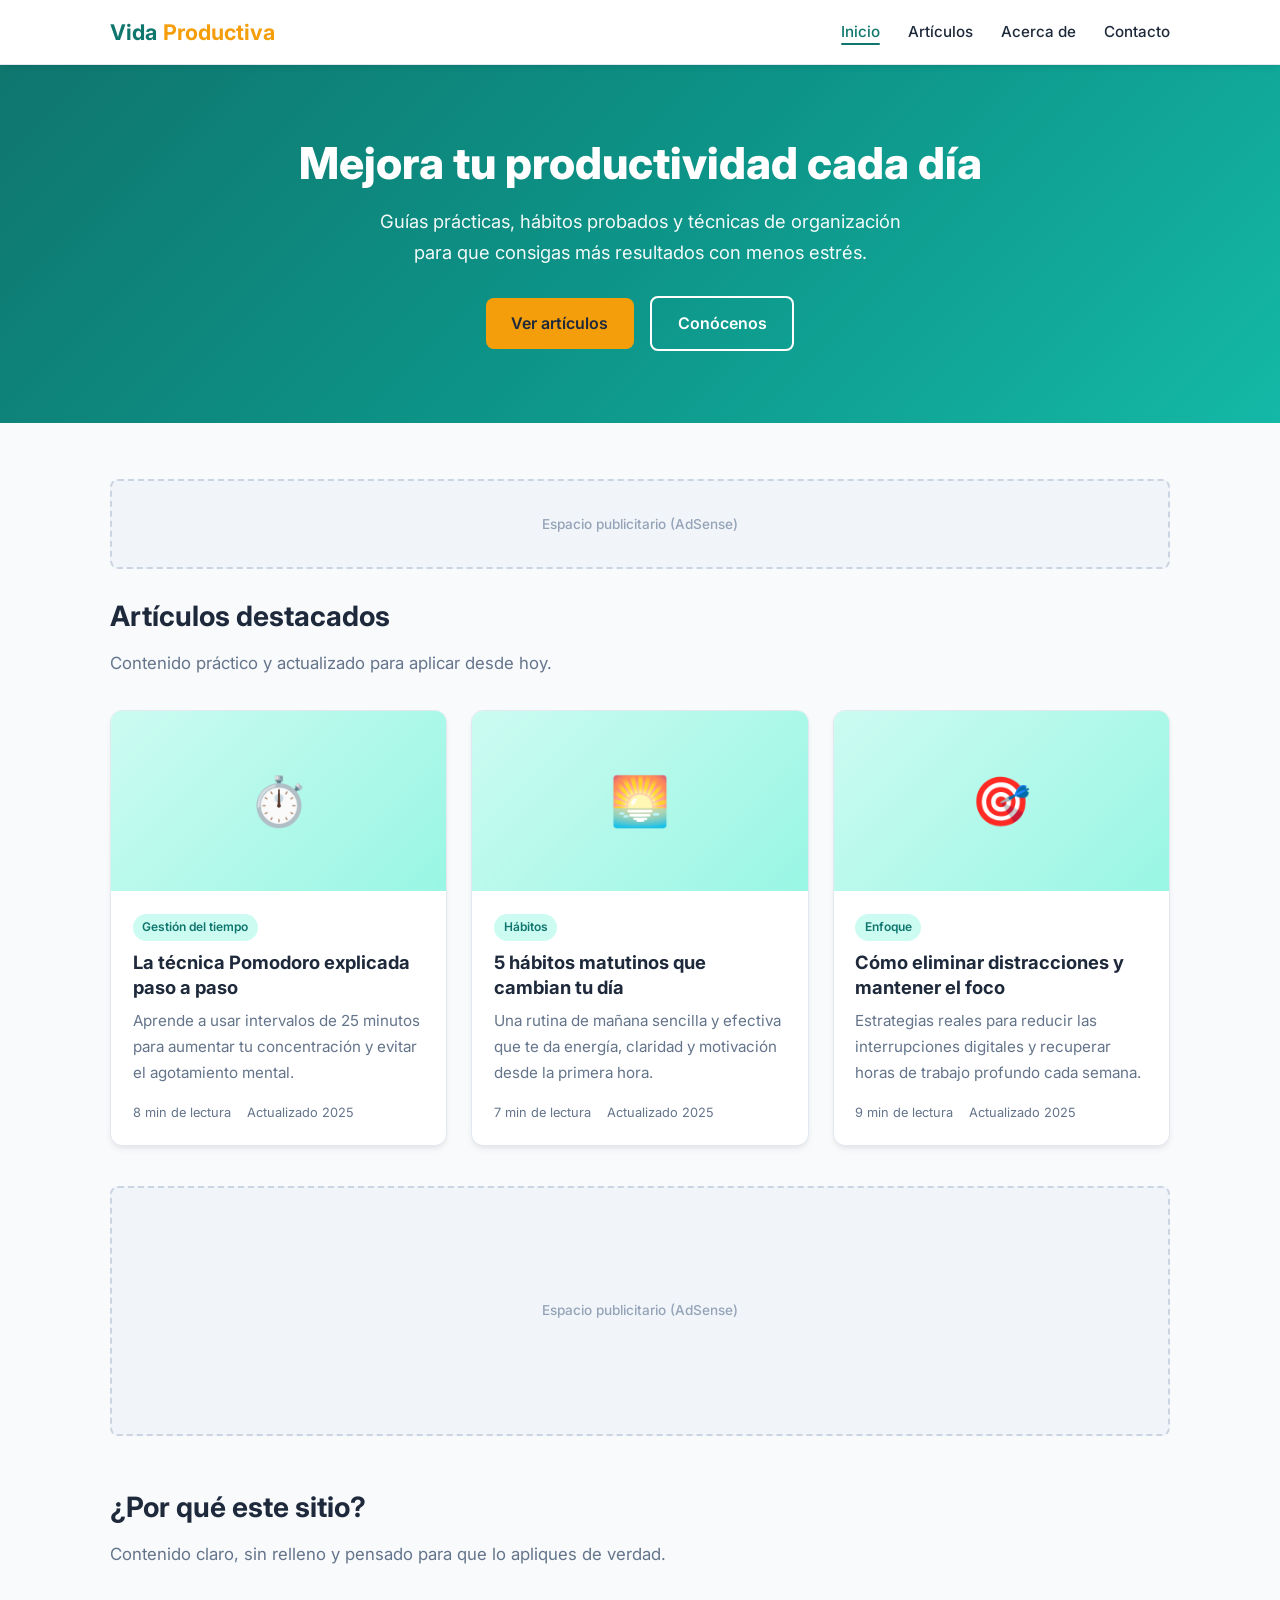
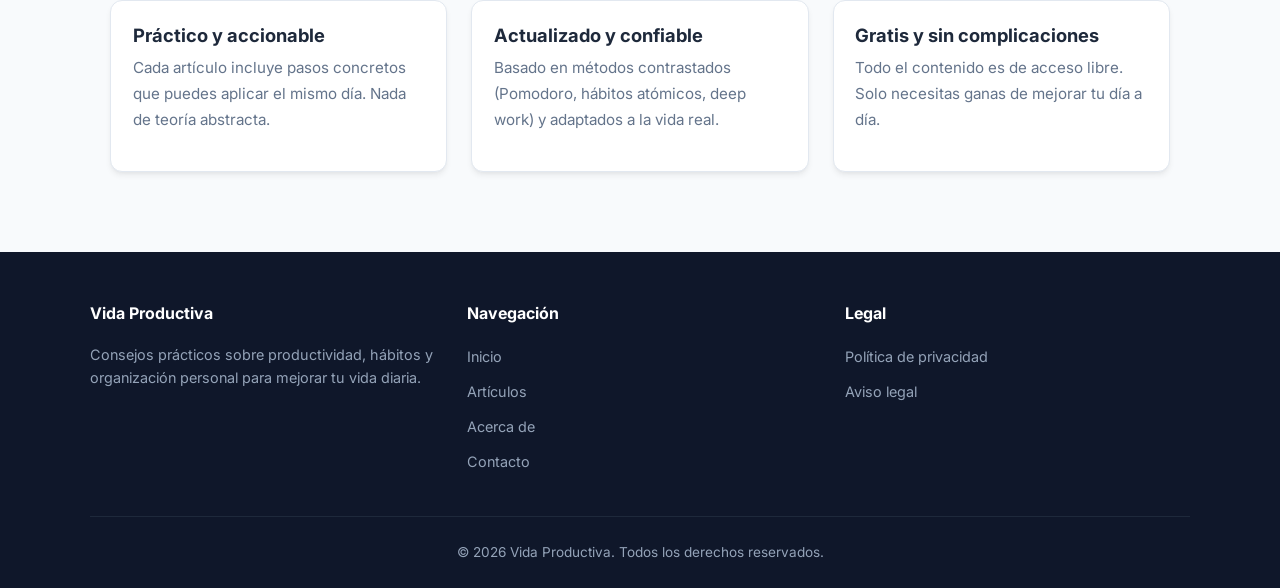
==== index.html @ ad989047 "Add files via upload" ====
<!DOCTYPE html>
<html lang="es">
<head>
  <meta charset="UTF-8">
  <meta name="viewport" content="width=device-width, initial-scale=1.0">
  <title>Vida Productiva | Productividad, hábitos y organización personal</title>
  <meta name="description" content="Aprende a ser más productivo con consejos prácticos sobre hábitos, gestión del tiempo, enfoque y organización. Guías gratuitas y actualizadas para mejorar tu día a día.">
  <meta name="keywords" content="productividad, hábitos, gestión del tiempo, organización personal, técnica pomodoro, enfoque, motivación, rutinas">
  <meta name="author" content="Vida Productiva">
  <meta name="robots" content="index, follow, max-image-preview:large">
  <link rel="canonical" href="https://vidaproductiva.github.io/">

  <!-- Open Graph -->
  <meta property="og:type" content="website">
  <meta property="og:url" content="https://vidaproductiva.github.io/">
  <meta property="og:title" content="Vida Productiva | Productividad, hábitos y organización">
  <meta property="og:description" content="Consejos prácticos y guías para mejorar tu productividad, crear hábitos sólidos y organizar mejor tu tiempo.">
  <meta property="og:locale" content="es_ES">
  <meta property="og:site_name" content="Vida Productiva">

  <!-- Twitter -->
  <meta name="twitter:card" content="summary_large_image">
  <meta name="twitter:title" content="Vida Productiva | Productividad y hábitos">
  <meta name="twitter:description" content="Consejos prácticos para ser más productivo cada día.">

  <!-- Favicon simple -->
  <link rel="icon" href="data:image/svg+xml,<svg xmlns='http://www.w3.org/2000/svg' viewBox='0 0 100 100'><text y='.9em' font-size='90'>⚡</text></svg>">

  <!-- Fuentes -->
  <link rel="preconnect" href="https://fonts.googleapis.com">
  <link rel="preconnect" href="https://fonts.gstatic.com" crossorigin>
  <link href="https://fonts.googleapis.com/css2?family=Inter:wght@400;500;600;700;800&display=swap" rel="stylesheet">

  <link rel="stylesheet" href="styles.css">

  <!-- Schema.org -->
  <script type="application/ld+json">
  {
    "@context": "https://schema.org",
    "@type": "WebSite",
    "name": "Vida Productiva",
    "url": "https://vidaproductiva.github.io/",
    "description": "Sitio web sobre productividad personal, hábitos y organización del tiempo.",
    "inLanguage": "es",
    "potentialAction": {
      "@type": "SearchAction",
      "target": "https://vidaproductiva.github.io/?q={search_term_string}",
      "query-input": "required name=search_term_string"
    }
  }
  </script>
</head>
<body>
  <header class="site-header">
    <div class="nav-container">
      <a href="index.html" class="logo">Vida<span>Productiva</span></a>
      <button class="menu-toggle" aria-label="Abrir menú" aria-expanded="false">
        <svg xmlns="http://www.w3.org/2000/svg" fill="none" viewBox="0 0 24 24" stroke="currentColor" aria-hidden="true">
          <path stroke-linecap="round" stroke-linejoin="round" stroke-width="2" d="M4 6h16M4 12h16M4 18h16"/>
        </svg>
      </button>
      <ul class="nav-links">
        <li><a href="index.html" class="active">Inicio</a></li>
        <li><a href="articulos.html">Artículos</a></li>
        <li><a href="acerca.html">Acerca de</a></li>
        <li><a href="contacto.html">Contacto</a></li>
      </ul>
    </div>
  </header>

  <main>
    <section class="hero">
      <div class="hero-content">
        <h1>Mejora tu productividad cada día</h1>
        <p>Guías prácticas, hábitos probados y técnicas de organización para que consigas más resultados con menos estrés.</p>
        <a href="articulos.html" class="btn btn-primary">Ver artículos</a>
        <a href="acerca.html" class="btn btn-outline">Conócenos</a>
      </div>
    </section>

    <div class="container">
      <!-- Espacio para AdSense (banner superior) -->
      <div class="ad-slot horizontal" aria-hidden="true">
        Espacio publicitario (AdSense)
      </div>

      <h2 class="section-title">Artículos destacados</h2>
      <p class="section-subtitle">Contenido práctico y actualizado para aplicar desde hoy.</p>

      <div class="cards-grid">
        <article class="card">
          <div class="card-img" aria-hidden="true">⏱️</div>
          <div class="card-body">
            <span class="card-tag">Gestión del tiempo</span>
            <h3><a href="tecnica-pomodoro.html">La técnica Pomodoro explicada paso a paso</a></h3>
            <p>Aprende a usar intervalos de 25 minutos para aumentar tu concentración y evitar el agotamiento mental.</p>
            <div class="card-meta">
              <span>8 min de lectura</span>
              <span>Actualizado 2025</span>
            </div>
          </div>
        </article>

        <article class="card">
          <div class="card-img" aria-hidden="true">🌅</div>
          <div class="card-body">
            <span class="card-tag">Hábitos</span>
            <h3><a href="habitos-matutinos.html">5 hábitos matutinos que cambian tu día</a></h3>
            <p>Una rutina de mañana sencilla y efectiva que te da energía, claridad y motivación desde la primera hora.</p>
            <div class="card-meta">
              <span>7 min de lectura</span>
              <span>Actualizado 2025</span>
            </div>
          </div>
        </article>

        <article class="card">
          <div class="card-img" aria-hidden="true">🎯</div>
          <div class="card-body">
            <span class="card-tag">Enfoque</span>
            <h3><a href="eliminar-distracciones.html">Cómo eliminar distracciones y mantener el foco</a></h3>
            <p>Estrategias reales para reducir las interrupciones digitales y recuperar horas de trabajo profundo cada semana.</p>
            <div class="card-meta">
              <span>9 min de lectura</span>
              <span>Actualizado 2025</span>
            </div>
          </div>
        </article>
      </div>

      <div class="ad-slot rectangle" aria-hidden="true" style="margin-top: 2.5rem;">
        Espacio publicitario (AdSense)
      </div>

      <section class="mt-2" style="margin-top: 3rem;">
        <h2 class="section-title">¿Por qué este sitio?</h2>
        <p class="section-subtitle">Contenido claro, sin relleno y pensado para que lo apliques de verdad.</p>
        <div class="cards-grid">
          <div class="card">
            <div class="card-body">
              <h3>Práctico y accionable</h3>
              <p>Cada artículo incluye pasos concretos que puedes aplicar el mismo día. Nada de teoría abstracta.</p>
            </div>
          </div>
          <div class="card">
            <div class="card-body">
              <h3>Actualizado y confiable</h3>
              <p>Basado en métodos contrastados (Pomodoro, hábitos atómicos, deep work) y adaptados a la vida real.</p>
            </div>
          </div>
          <div class="card">
            <div class="card-body">
              <h3>Gratis y sin complicaciones</h3>
              <p>Todo el contenido es de acceso libre. Solo necesitas ganas de mejorar tu día a día.</p>
            </div>
          </div>
        </div>
      </section>
    </div>
  </main>

  <footer class="site-footer">
    <div class="footer-grid">
      <div class="footer-col">
        <h4>Vida Productiva</h4>
        <p style="font-size: 0.9rem; line-height: 1.6;">Consejos prácticos sobre productividad, hábitos y organización personal para mejorar tu vida diaria.</p>
      </div>
      <div class="footer-col">
        <h4>Navegación</h4>
        <ul>
          <li><a href="index.html">Inicio</a></li>
          <li><a href="articulos.html">Artículos</a></li>
          <li><a href="acerca.html">Acerca de</a></li>
          <li><a href="contacto.html">Contacto</a></li>
        </ul>
      </div>
      <div class="footer-col">
        <h4>Legal</h4>
        <ul>
          <li><a href="politica-privacidad.html">Política de privacidad</a></li>
          <li><a href="aviso-legal.html">Aviso legal</a></li>
        </ul>
      </div>
    </div>
    <div class="footer-bottom">
      <p>&copy; <span id="current-year">2025</span> Vida Productiva. Todos los derechos reservados.</p>
    </div>
  </footer>

  <script src="script.js"></script>
</body>
</html>
---- styles.css ----
/* ============================================
   Vida Productiva - styles.css
   Diseño moderno, limpio y 100% responsive
   ============================================ */

:root {
  --primary: #0f766e;
  --primary-dark: #0d5c56;
  --primary-light: #14b8a6;
  --accent: #f59e0b;
  --bg: #f8fafc;
  --bg-card: #ffffff;
  --text: #1e293b;
  --text-muted: #64748b;
  --border: #e2e8f0;
  --shadow: 0 4px 6px -1px rgba(0, 0, 0, 0.07), 0 2px 4px -2px rgba(0, 0, 0, 0.05);
  --shadow-lg: 0 10px 15px -3px rgba(0, 0, 0, 0.08), 0 4px 6px -4px rgba(0, 0, 0, 0.05);
  --radius: 12px;
  --font: 'Inter', system-ui, -apple-system, BlinkMacSystemFont, 'Segoe UI', Roboto, sans-serif;
  --max-width: 1100px;
}

*, *::before, *::after {
  box-sizing: border-box;
  margin: 0;
  padding: 0;
}

html {
  scroll-behavior: smooth;
  font-size: 16px;
}

body {
  font-family: var(--font);
  background: var(--bg);
  color: var(--text);
  line-height: 1.7;
  min-height: 100vh;
  display: flex;
  flex-direction: column;
}

img {
  max-width: 100%;
  height: auto;
  display: block;
}

a {
  color: var(--primary);
  text-decoration: none;
  transition: color 0.2s ease;
}

a:hover {
  color: var(--primary-dark);
}

/* ---------- Header & Nav ---------- */
.site-header {
  background: var(--bg-card);
  border-bottom: 1px solid var(--border);
  position: sticky;
  top: 0;
  z-index: 100;
  box-shadow: var(--shadow);
}

.nav-container {
  max-width: var(--max-width);
  margin: 0 auto;
  padding: 0.85rem 1.25rem;
  display: flex;
  align-items: center;
  justify-content: space-between;
  gap: 1rem;
}

.logo {
  font-size: 1.35rem;
  font-weight: 700;
  color: var(--primary);
  display: flex;
  align-items: center;
  gap: 0.4rem;
}

.logo span {
  color: var(--accent);
}

.nav-links {
  display: flex;
  gap: 1.75rem;
  list-style: none;
}

.nav-links a {
  color: var(--text);
  font-weight: 500;
  font-size: 0.95rem;
  position: relative;
}

.nav-links a:hover,
.nav-links a.active {
  color: var(--primary);
}

.nav-links a.active::after {
  content: '';
  position: absolute;
  bottom: -4px;
  left: 0;
  width: 100%;
  height: 2px;
  background: var(--primary);
  border-radius: 2px;
}

.menu-toggle {
  display: none;
  background: none;
  border: none;
  cursor: pointer;
  padding: 0.4rem;
  color: var(--text);
}

.menu-toggle svg {
  width: 28px;
  height: 28px;
}

/* ---------- Main ---------- */
main {
  flex: 1;
}

.container {
  max-width: var(--max-width);
  margin: 0 auto;
  padding: 2rem 1.25rem;
}

/* ---------- Hero ---------- */
.hero {
  background: linear-gradient(135deg, #0f766e 0%, #0d9488 50%, #14b8a6 100%);
  color: white;
  padding: 4.5rem 1.25rem;
  text-align: center;
}

.hero-content {
  max-width: 720px;
  margin: 0 auto;
}

.hero h1 {
  font-size: clamp(1.9rem, 5vw, 2.75rem);
  font-weight: 800;
  line-height: 1.2;
  margin-bottom: 1rem;
}

.hero p {
  font-size: 1.15rem;
  opacity: 0.95;
  margin-bottom: 1.75rem;
  max-width: 560px;
  margin-left: auto;
  margin-right: auto;
}

.btn {
  display: inline-block;
  padding: 0.75rem 1.6rem;
  border-radius: 8px;
  font-weight: 600;
  font-size: 1rem;
  transition: all 0.2s ease;
  border: none;
  cursor: pointer;
}

.btn-primary {
  background: var(--accent);
  color: #1e293b;
}

.btn-primary:hover {
  background: #d97706;
  color: #1e293b;
  transform: translateY(-1px);
}

.btn-outline {
  background: transparent;
  border: 2px solid white;
  color: white;
  margin-left: 0.75rem;
}

.btn-outline:hover {
  background: white;
  color: var(--primary);
}

/* ---------- Section titles ---------- */
.section-title {
  font-size: 1.75rem;
  font-weight: 700;
  margin-bottom: 0.5rem;
  color: var(--text);
}

.section-subtitle {
  color: var(--text-muted);
  margin-bottom: 2rem;
  font-size: 1.05rem;
}

/* ---------- Cards grid ---------- */
.cards-grid {
  display: grid;
  grid-template-columns: repeat(auto-fill, minmax(300px, 1fr));
  gap: 1.5rem;
}

.card {
  background: var(--bg-card);
  border-radius: var(--radius);
  box-shadow: var(--shadow);
  overflow: hidden;
  transition: transform 0.2s ease, box-shadow 0.2s ease;
  border: 1px solid var(--border);
}

.card:hover {
  transform: translateY(-4px);
  box-shadow: var(--shadow-lg);
}

.card-img {
  height: 180px;
  background: linear-gradient(135deg, #ccfbf1, #99f6e4);
  display: flex;
  align-items: center;
  justify-content: center;
  font-size: 3rem;
}

.card-body {
  padding: 1.35rem;
}

.card-tag {
  display: inline-block;
  font-size: 0.75rem;
  font-weight: 600;
  color: var(--primary);
  background: #ccfbf1;
  padding: 0.2rem 0.6rem;
  border-radius: 20px;
  margin-bottom: 0.6rem;
}

.card h3 {
  font-size: 1.15rem;
  margin-bottom: 0.5rem;
  line-height: 1.35;
}

.card h3 a {
  color: var(--text);
}

.card h3 a:hover {
  color: var(--primary);
}

.card p {
  color: var(--text-muted);
  font-size: 0.95rem;
  margin-bottom: 1rem;
}

.card-meta {
  font-size: 0.8rem;
  color: var(--text-muted);
  display: flex;
  gap: 1rem;
}

/* ---------- Ad placeholders ---------- */
.ad-slot {
  background: #f1f5f9;
  border: 2px dashed #cbd5e1;
  border-radius: 8px;
  display: flex;
  align-items: center;
  justify-content: center;
  color: #94a3b8;
  font-size: 0.85rem;
  font-weight: 500;
  text-align: center;
  min-height: 90px;
  margin: 1.5rem 0;
}

.ad-slot.horizontal {
  min-height: 90px;
}

.ad-slot.sidebar {
  min-height: 250px;
  margin: 0 0 1.5rem;
}

.ad-slot.rectangle {
  min-height: 250px;
}

/* ---------- Article layout ---------- */
.article-layout {
  display: grid;
  grid-template-columns: 1fr 300px;
  gap: 2.5rem;
  align-items: start;
}

.article-content {
  background: var(--bg-card);
  border-radius: var(--radius);
  padding: 2rem;
  box-shadow: var(--shadow);
  border: 1px solid var(--border);
}

.article-content h1 {
  font-size: 1.9rem;
  line-height: 1.3;
  margin-bottom: 0.75rem;
}

.article-meta {
  color: var(--text-muted);
  font-size: 0.9rem;
  margin-bottom: 1.5rem;
  display: flex;
  flex-wrap: wrap;
  gap: 1rem;
}

.article-content h2 {
  font-size: 1.4rem;
  margin: 2rem 0 0.75rem;
  color: var(--primary-dark);
}

.article-content h3 {
  font-size: 1.15rem;
  margin: 1.5rem 0 0.5rem;
}

.article-content p {
  margin-bottom: 1.1rem;
}

.article-content ul,
.article-content ol {
  margin: 0 0 1.25rem 1.4rem;
}

.article-content li {
  margin-bottom: 0.45rem;
}

.article-content blockquote {
  border-left: 4px solid var(--primary);
  padding: 0.75rem 1.25rem;
  margin: 1.5rem 0;
  background: #f0fdfa;
  border-radius: 0 8px 8px 0;
  font-style: italic;
  color: var(--text-muted);
}

.sidebar {
  position: sticky;
  top: 90px;
}

.sidebar-box {
  background: var(--bg-card);
  border-radius: var(--radius);
  padding: 1.25rem;
  box-shadow: var(--shadow);
  border: 1px solid var(--border);
  margin-bottom: 1.5rem;
}

.sidebar-box h3 {
  font-size: 1rem;
  margin-bottom: 0.85rem;
  color: var(--text);
}

.sidebar-box ul {
  list-style: none;
}

.sidebar-box li {
  margin-bottom: 0.6rem;
  font-size: 0.9rem;
}

.sidebar-box a {
  color: var(--text);
}

.sidebar-box a:hover {
  color: var(--primary);
}

/* ---------- About / Contact pages ---------- */
.page-header {
  background: linear-gradient(135deg, #0f766e, #0d9488);
  color: white;
  padding: 3rem 1.25rem;
  text-align: center;
}

.page-header h1 {
  font-size: 2rem;
  margin-bottom: 0.5rem;
}

.page-header p {
  opacity: 0.9;
  max-width: 560px;
  margin: 0 auto;
}

.content-box {
  background: var(--bg-card);
  border-radius: var(--radius);
  padding: 2rem;
  box-shadow: var(--shadow);
  border: 1px solid var(--border);
  max-width: 800px;
  margin: 0 auto;
}

.content-box h2 {
  font-size: 1.35rem;
  margin: 1.75rem 0 0.75rem;
  color: var(--primary-dark);
}

.content-box h2:first-child {
  margin-top: 0;
}

.content-box p,
.content-box ul {
  margin-bottom: 1rem;
}

.content-box ul {
  margin-left: 1.3rem;
}

/* ---------- Contact form ---------- */
.form-group {
  margin-bottom: 1.25rem;
}

.form-group label {
  display: block;
  font-weight: 500;
  margin-bottom: 0.35rem;
  font-size: 0.95rem;
}

.form-group input,
.form-group textarea {
  width: 100%;
  padding: 0.7rem 0.9rem;
  border: 1px solid var(--border);
  border-radius: 8px;
  font-family: inherit;
  font-size: 1rem;
  transition: border-color 0.2s;
}

.form-group input:focus,
.form-group textarea:focus {
  outline: none;
  border-color: var(--primary);
  box-shadow: 0 0 0 3px rgba(15, 118, 110, 0.15);
}

.form-group textarea {
  min-height: 140px;
  resize: vertical;
}

/* ---------- Footer ---------- */
.site-footer {
  background: #0f172a;
  color: #94a3b8;
  padding: 3rem 1.25rem 1.5rem;
  margin-top: 3rem;
}

.footer-grid {
  max-width: var(--max-width);
  margin: 0 auto;
  display: grid;
  grid-template-columns: repeat(auto-fit, minmax(200px, 1fr));
  gap: 2rem;
  margin-bottom: 2rem;
}

.footer-col h4 {
  color: white;
  font-size: 1rem;
  margin-bottom: 1rem;
}

.footer-col ul {
  list-style: none;
}

.footer-col li {
  margin-bottom: 0.5rem;
}

.footer-col a {
  color: #94a3b8;
  font-size: 0.9rem;
}

.footer-col a:hover {
  color: var(--primary-light);
}

.footer-bottom {
  max-width: var(--max-width);
  margin: 0 auto;
  padding-top: 1.5rem;
  border-top: 1px solid #1e293b;
  text-align: center;
  font-size: 0.85rem;
}

/* ---------- Breadcrumb ---------- */
.breadcrumb {
  font-size: 0.85rem;
  color: var(--text-muted);
  margin-bottom: 1.25rem;
}

.breadcrumb a {
  color: var(--text-muted);
}

.breadcrumb a:hover {
  color: var(--primary);
}

.breadcrumb span {
  margin: 0 0.4rem;
}

/* ---------- Responsive ---------- */
@media (max-width: 860px) {
  .article-layout {
    grid-template-columns: 1fr;
  }

  .sidebar {
    position: static;
  }

  .btn-outline {
    margin-left: 0;
    margin-top: 0.75rem;
  }
}

@media (max-width: 720px) {
  .menu-toggle {
    display: block;
  }

  .nav-links {
    display: none;
    position: absolute;
    top: 100%;
    left: 0;
    right: 0;
    background: var(--bg-card);
    flex-direction: column;
    padding: 1rem 1.25rem;
    border-bottom: 1px solid var(--border);
    box-shadow: var(--shadow);
    gap: 0;
  }

  .nav-links.open {
    display: flex;
  }

  .nav-links li {
    border-bottom: 1px solid var(--border);
  }

  .nav-links a {
    display: block;
    padding: 0.85rem 0;
  }

  .nav-links a.active::after {
    display: none;
  }

  .hero {
    padding: 3rem 1.25rem;
  }

  .article-content {
    padding: 1.35rem;
  }

  .article-content h1 {
    font-size: 1.5rem;
  }
}

/* ---------- Utility ---------- */
.text-center {
  text-align: center;
}

.mt-2 {
  margin-top: 2rem;
}

.mb-2 {
  margin-bottom: 2rem;
}

.sr-only {
  position: absolute;
  width: 1px;
  height: 1px;
  padding: 0;
  margin: -1px;
  overflow: hidden;
  clip: rect(0, 0, 0, 0);
  border: 0;
}
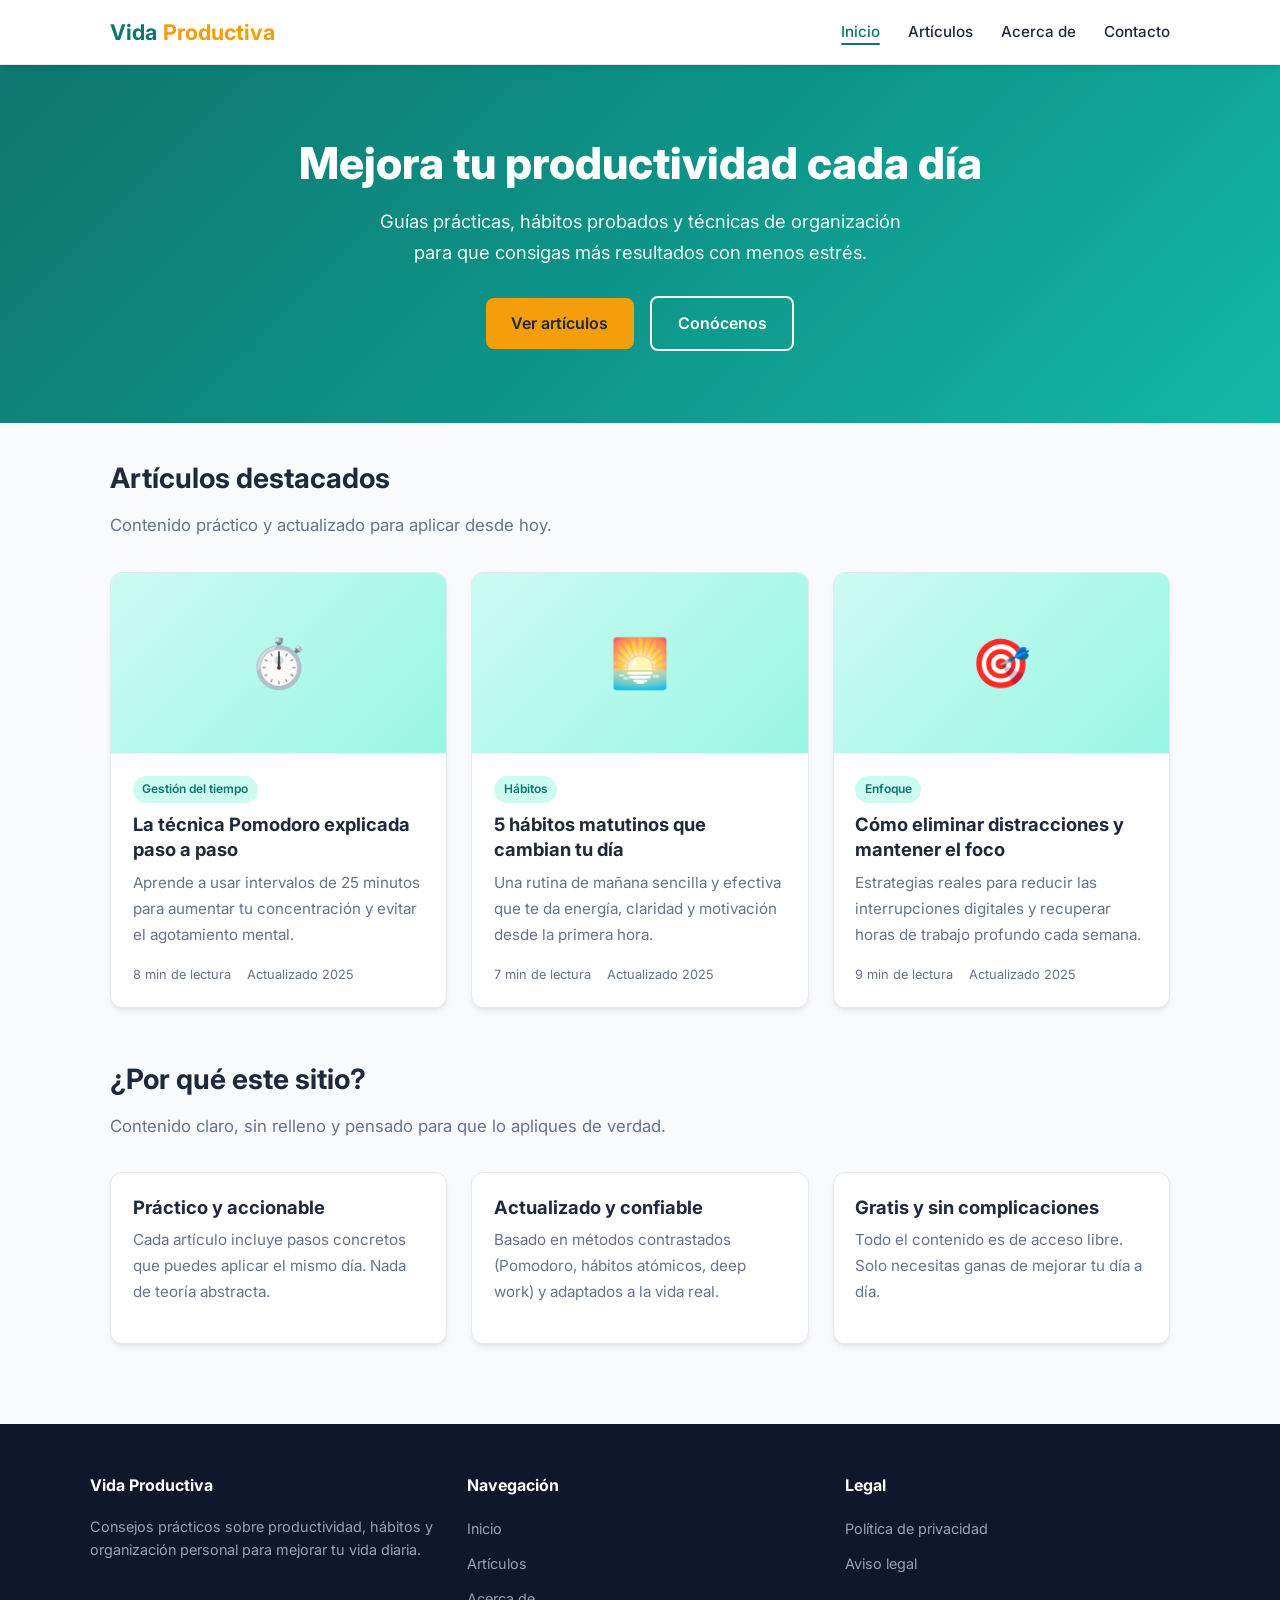
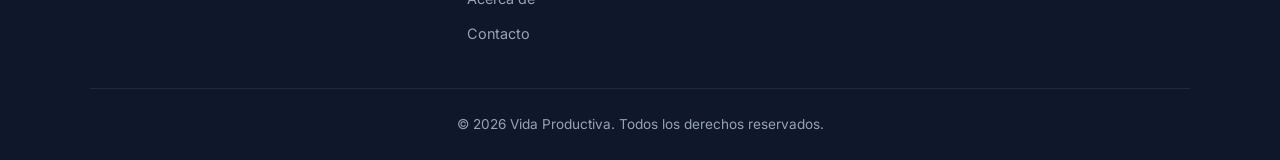
==== commit 3f9e03b6: "Add files via upload" ====
--- a/index.html
+++ b/index.html
@@ -79,10 +79,6 @@
     </section>
 
     <div class="container">
-      <!-- Espacio para AdSense (banner superior) -->
-      <div class="ad-slot horizontal" aria-hidden="true">
-        Espacio publicitario (AdSense)
-      </div>
 
       <h2 class="section-title">Artículos destacados</h2>
       <p class="section-subtitle">Contenido práctico y actualizado para aplicar desde hoy.</p>
@@ -126,10 +122,6 @@
             </div>
           </div>
         </article>
-      </div>
-
-      <div class="ad-slot rectangle" aria-hidden="true" style="margin-top: 2.5rem;">
-        Espacio publicitario (AdSense)
       </div>
 
       <section class="mt-2" style="margin-top: 3rem;">
